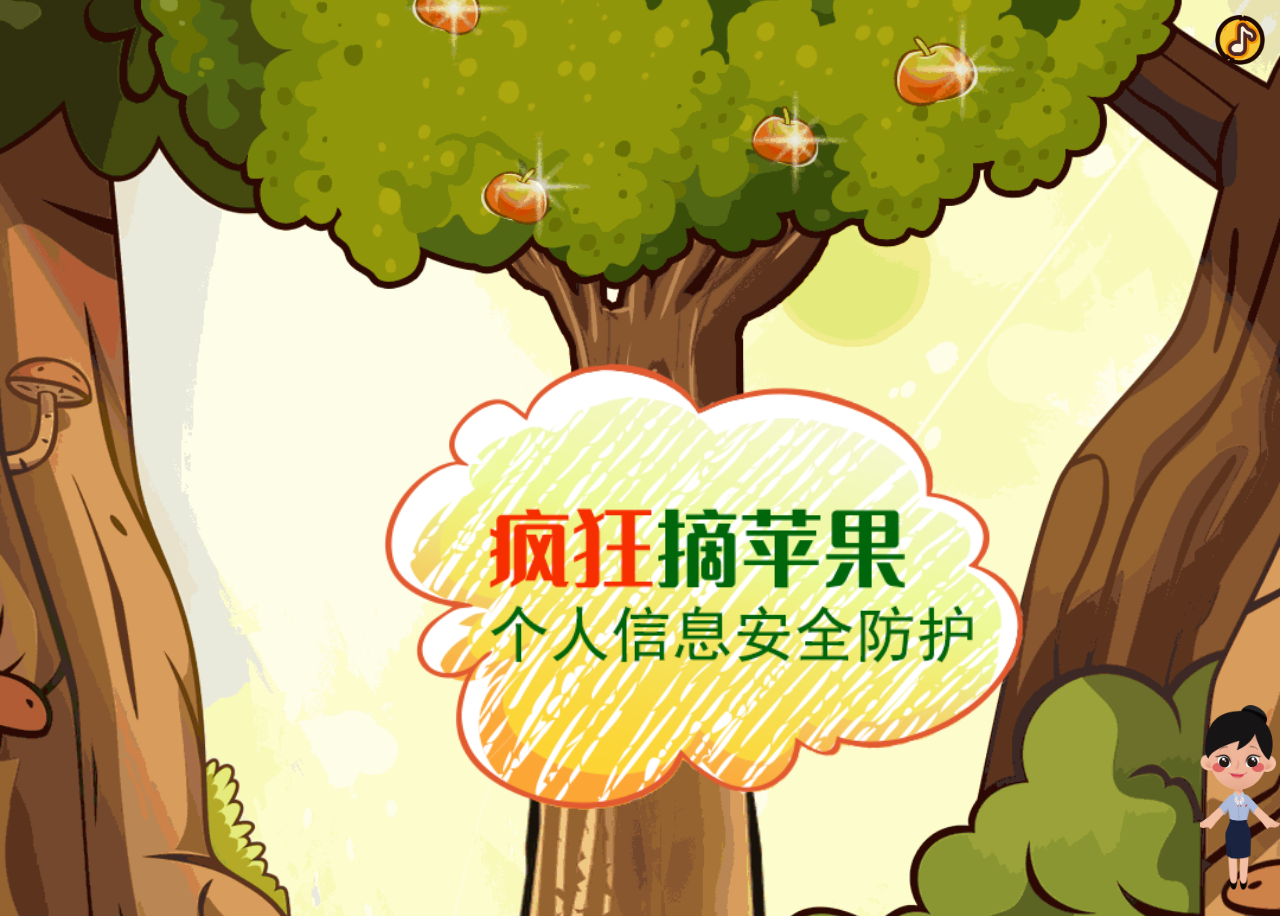
==== index.html @ 376e43a3 "1" ====
<!DOCTYPE html>
<html lang="en">
  <head>
    <meta charset="UTF-8" />
    <title>摘苹果小游戏</title>
    <meta
      content="width=device-width, initial-scale=1.0, maximum-scale=1.0, user-scalable=0;"
      name="viewport"
    />
    <style>
      #mask_shadow {
        display: none;
        opacity: 0;
        position: fixed;
        z-index: 1;
        left: 0;
        top: 0;
        width: 100%;
        height: 100%;
        background-color: rgba(0, 0, 0, 0);
      }
      #popup,
      #popup1,
      #popup2 {
        display: none;
        opacity: 0;
        position: absolute;
        z-index: 2;
        top: 10px;
        width: 100%;
        text-align: center;
      }
    </style>
    <link rel="stylesheet" href="./css/style.css" />
    <link
      rel="stylesheet"
      href="https://cdnjs.cloudflare.com/ajax/libs/animate.css/4.1.1/animate.min.css"
    />
  </head>
  <body class="">
    <div class="container animate__animated animate__bounce"></div>
    <img class="music" src="./img/音乐.png" />

    <div class="btn-wrapper">
      <div class="btn">
        <a href="./playing.html">
          <img
            class="btn-img animate__animated animate__lightSpeedInRight animate__delay-1s"
            src="./img/开始游戏.png"
            alt=""
          />
        </a>
      </div>
      <div class="btn">
        <a href="javascript:void(0);" id="btn1"
          ><img
            class="btn-img animate__animated animate__lightSpeedInLeft animate__delay-1s"
            src="./img/游戏攻略.png"
            alt=""
        /></a>
      </div>
      <div class="btn">
        <a href="javascript:void(0);" id="btn2"
          ><img
            class="btn-img animate__animated animate__lightSpeedInRight animate__delay-2s"
            src="./img/奖品介绍.png"
            alt=""
        /></a>
      </div>
      <div class="btn">
        <a href=""
          ><img
            class="btn-img animate__animated animate__lightSpeedInLeft animate__delay-2s"
            src="./img/退出.png"
            alt=""
        /></a>
      </div>
    </div>
    <img
      class="tip1 animate__animated animate__backInUp animate__delay-2s"
      src="./img/1.png"
      alt=""
    />
    <img class="tip2" id="tip2" src="./img/2.png" alt="" />
    <div id="popup1">
      <img
        class="close"
        src="./img/关闭.png"
        alt=""
        style="width: 50px; float: right; position: absolute; right: 10px"
      />
      <img src="./img/游戏攻略2.png" alt="" style="width: 95%" />
      <p
        style="
          text-align: left;
          font-size: 20px;
          color: #6d271e;
          margin: 65px;
          position: absolute;
          top: 40px;
        "
      >
        疯狂摘苹果是一款针对个人安全知识的活动，通过答题来提升和公安文化gas阿萨德会发生的合
        法士大夫疯狂摘苹果是一款针对个人安全知识的
        活动，通过答题来提升和公安文化gas阿萨德会
        发生的合法士大夫疯狂摘苹果是一款针对个人安
        全知识的活动，通过答题来提升和公安文化gas
        阿萨德会发生的合法士大夫疯狂摘苹果是一款针 对个人安全知识的活动。
      </p>
    </div>
    <div id="popup2">
      <img
        class="close"
        src="./img/关闭.png"
        alt=""
        style="width: 50px; float: right; position: absolute; right: 10px"
      />
      <img src="./img/奖品介绍2.png" alt="" style="width: 95%" />
      <p
        style="
          text-align: left;
          font-size: 20px;
          color: #6d271e;
          margin: 65px;
          position: absolute;
          top: 30px;
        "
      >
        疯狂摘苹果是根据您答关于个人安全防护题目正确数来确定您是否能摘到苹果，答错题可以继续答题，直到答对十道题可摘到苹果。
        题目从题库随机抽取，祝您尽早摘到苹果。
      </p>
    </div>
    <div id="mask_shadow"></div>

    <script src="https://www.jq22.com/jquery/jquery-1.10.2.js"></script>
    <script src="./js/popup.js"></script>
    <script>
      $(function () {
        /**
         ifDrag: 是否拖拽
         dragLimit: 拖拽限制范围
         */
        // $('#popup').popup({}, "#btn");
        $("#popup1").popup({}, "#btn1");
        $("#popup2").popup({}, "#btn2");
        setInterval(() => {
          $("#tip2").addClass(
            "animate__animated animate__rubberBand animate__infinite"
          );
          setTimeout(() => {
            $("#tip2").removeClass("animate__animated animate__rubberBand ");
          }, 1000);
        }, 2500);
      });
    </script>
  </body>
</html>
---- css/style.css ----
* {
  box-sizing: border-box;
  overflow: hidden;
}
body {
  -webkit-font-smoothing: antialiased;
  overflow: hidden;
  padding: 0;
  background-image: url("../img/main-bg.gif");
  background-repeat: no-repeat;
  background-size: cover;
  height: 100vh;
  background-attachment: fixed;
  background-position: 50%;
}
h1,
h2,
h3,
p {
  font-weight: 300;
  margin: 0 0 2.4rem 0;
}
h1,
h2,
h3 {
  line-height: 1.3;
}
a {
  text-decoration: none;
  color: inherit;
  font-weight: 400;
}
/**
 * Material Modal CSS
 */
.modal {
  will-change: visibility, opacity;
  display: -webkit-box;
  display: -ms-flexbox;
  display: flex;
  -webkit-box-align: center;
  -ms-flex-align: center;
  align-items: center;
  -webkit-box-pack: center;
  -ms-flex-pack: center;
  justify-content: center;
  position: fixed;
  top: 0;
  left: 0;
  right: 0;
  bottom: 0;
  overflow-y: auto;
  overflow-x: hidden;
  z-index: 1000;
  visibility: hidden;
  opacity: 0;
  -webkit-transition: all 0.5s cubic-bezier(0.23, 1, 0.32, 1);
  transition: all 0.5s cubic-bezier(0.23, 1, 0.32, 1);
  -webkit-transition-delay: $modal-delay;
  transition-delay: $modal-delay;
}
.modal--active {
  visibility: visible;
  opacity: 1;
}
.modal--align-top {
  -webkit-box-align: start;
  -ms-flex-align: start;
  align-items: flex-start;
}
.modal__bg {
  background: transparent;
}
.modal__dialog {
  max-width: 600px;
  padding: 1.2rem;
}
.modal__content {
  will-change: transform, opacity;
  position: relative;
  padding: 2.4rem;
  background: #ffebee;
  background-clip: padding-box;
  box-shadow: 0 12px 15px 0 rgba(0, 0, 0, 0.25);
  opacity: 0;
  -webkit-transition: all 0.25s cubic-bezier(0.23, 1, 0.32, 1);
  transition: all 0.25s cubic-bezier(0.23, 1, 0.32, 1);
}
.modal__content--active {
  opacity: 1;
}
.modal__close {
  z-index: 1100;
  cursor: pointer;
}
.modal__trigger {
  position: relative;
  display: inline-block;
  padding: 1.2rem 2.4rem;
  color: rgba(0, 0, 0, 0.7);
  line-height: 1;
  cursor: pointer;
  background: #ffebee;
  box-shadow: 0 2px 5px 0 rgba(0, 0, 0, 0.26);
  -webkit-tap-highlight-color: rgba(0, 0, 0, 0);
  -webkit-user-select: none;
  -moz-user-select: none;
  -ms-user-select: none;
  user-select: none;
  -webkit-transition: all 0.5s cubic-bezier(0.23, 1, 0.32, 1);
  transition: all 0.5s cubic-bezier(0.23, 1, 0.32, 1);
}
.modal__trigger--active {
  z-index: 10;
}
.modal__trigger:hover {
  background: #e5d3d6;
}
#modal__temp {
  will-change: transform, opacity;
  position: absolute;
  top: 0;
  left: 0;
  right: 0;
  bottom: 0;
  background: #ffebee;
  -webkit-transform: none;
  transform: none;
  opacity: 1;
  -webkit-transition: opacity 0.1s ease-out,
    -webkit-transform 0.5s cubic-bezier(0.23, 1, 0.32, 1);
  transition: opacity 0.1s ease-out,
    -webkit-transform 0.5s cubic-bezier(0.23, 1, 0.32, 1);
  transition: opacity 0.1s ease-out,
    transform 0.5s cubic-bezier(0.23, 1, 0.32, 1);
  transition: opacity 0.1s ease-out,
    transform 0.5s cubic-bezier(0.23, 1, 0.32, 1),
    -webkit-transform 0.5s cubic-bezier(0.23, 1, 0.32, 1);
}
img {
  max-width: 100%;
}
.demo-btns header {
  padding: 7vh 10vw;
  background: #ffebee;
  display: -webkit-box;
  display: -ms-flexbox;
  display: flex;
  -webkit-box-align: center;
  -ms-flex-align: center;
  align-items: center;
}
.demo-btns header h1 {
  margin: 0;
  color: rgba(0, 0, 0, 0.54);
  font-weight: 300;
}
.demo-btns .info {
  background: #f44336;
  padding: 3vh 10vw;
  height: 70vh;
  display: -webkit-box;
  display: -ms-flexbox;
  display: flex;
  -webkit-box-align: center;
  -ms-flex-align: center;
  align-items: center;
  -webkit-box-pack: center;
  -ms-flex-pack: center;
  justify-content: center;
  -ms-flex-flow: column wrap;
  flex-flow: column wrap;
}
.demo-btns p {
  text-align: center;
  color: #fff;
}
.demo-btns .link {
  font-size: 20px;
}
.demo-btns .modal__trigger {
  margin-right: 3px;
}
@media (max-width: 640px) {
  .demo-btns .modal__trigger {
    margin-bottom: 0.8rem;
  }
}
.demo-close {
  position: absolute;
  top: 0;
  right: 0;
  margin: 1.2rem;
  padding: 0.6rem;
  background: rgba(0, 0, 0, 0.3);
  border-radius: 50%;
  -webkit-transition: all 0.5s cubic-bezier(0.23, 1, 0.32, 1);
  transition: all 0.5s cubic-bezier(0.23, 1, 0.32, 1);
}
.demo-close svg {
  width: 24px;
  fill: #fff;
  pointer-events: none;
  vertical-align: top;
}
.demo-close:hover {
  background: rgba(0, 0, 0, 0.6);
}
.logo {
  position: fixed;
  bottom: 3vh;
  right: 3vw;
  z-index: 2;
}
.logo img {
  width: 45px;
  -webkit-transform: rotate(0);
  transform: rotate(0);
  -webkit-transition: all 0.5s cubic-bezier(0.23, 1, 0.32, 1);
  transition: all 0.5s cubic-bezier(0.23, 1, 0.32, 1);
}
.logo img:hover {
  -webkit-transform: rotate(180deg) scale(1.1);
  transform: rotate(180deg) scale(1.1);
}

.start_btn {
  display: inline-block;
  margin: 0 0.5rem;
  animation: animate__rollIn; /* referring directly to the animation's @keyframe declaration */
  animation-duration: 2s; /* don't forget to set a duration! */
}
.btn {
  margin-top: 10px;
  width: 100%;
}
.btn:active {
  transform: scale(1.2);
}
.btn:hover {
  transform: scale(1.2);
}
.btn-img {
  height: 5vh;
}
.btn-wrapper {
  position: absolute;
  left: 50%;
  top: 60%;
  transform: translate(-50%, -50%);
  text-align: center;
  width: 100vw;
}

.music {
  animation: rotateVbtn 5s linear infinite;
  position: absolute;
  top: 15px;
  right: 15px;
  width: 50px;
}
@-webkit-keyframes rotateVbtn {
  0% {
    -webkit-transform: rotate(0deg);
  }
  50% {
    -webkit-transform: rotate(180deg);
  }
  100% {
    -webkit-transform: rotate(360deg);
  }
}
.tip1 {
  position: absolute;
  bottom: 10px;
  right: 0px;
  width: 80px;
}
.tip2 {
  position: absolute;
  bottom: 10%;
  right: 20%;
  width: 50vw;
}
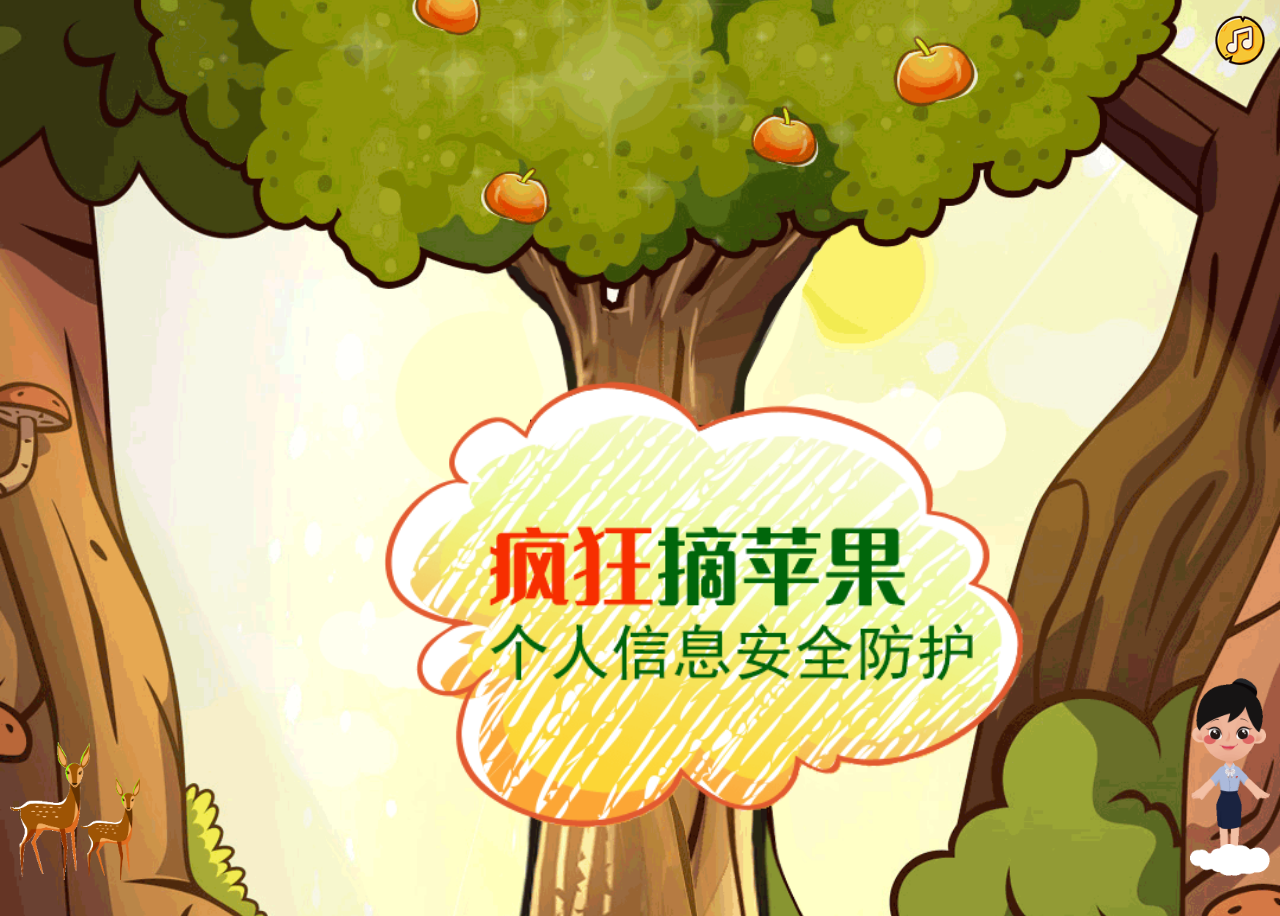
==== commit ab58e403: "其他人发来的最新版本" ====
--- a/index.html
+++ b/index.html
@@ -39,8 +39,13 @@
   </head>
   <body class="">
     <div class="container animate__animated animate__bounce"></div>
-    <img class="music" src="./img/音乐.png" />
-
+    <img class="music" src="./img/音乐.png" id="music" />
+    <audio
+      src="music/OMFG 2 - Pizza(1).mp3"
+      autoplay="autoplay"
+      loop
+      id="audio"
+    ></audio>
     <div class="btn-wrapper">
       <div class="btn">
         <a href="./playing.html">
@@ -51,7 +56,7 @@
           />
         </a>
       </div>
-      <div class="btn">
+      <div class="btn" style="margin-top: -9px;">
         <a href="javascript:void(0);" id="btn1"
           ><img
             class="btn-img animate__animated animate__lightSpeedInLeft animate__delay-1s"
@@ -59,7 +64,7 @@
             alt=""
         /></a>
       </div>
-      <div class="btn">
+      <div class="btn"  style="margin-top: -9px;">
         <a href="javascript:void(0);" id="btn2"
           ><img
             class="btn-img animate__animated animate__lightSpeedInRight animate__delay-2s"
@@ -67,7 +72,7 @@
             alt=""
         /></a>
       </div>
-      <div class="btn">
+      <div class="btn"  style="margin-top: -9px;">
         <a href=""
           ><img
             class="btn-img animate__animated animate__lightSpeedInLeft animate__delay-2s"
@@ -78,9 +83,11 @@
     </div>
     <img
       class="tip1 animate__animated animate__backInUp animate__delay-2s"
-      src="./img/1.png"
+      src="img/xiaoren01.gif"
       alt=""
     />
+    <img src="img/deer1.gif" class="tip3">
+    <img src="img/deer2.png" class="tip4">
     <img class="tip2" id="tip2" src="./img/2.png" alt="" />
     <div id="popup1">
       <img
@@ -94,18 +101,18 @@
         style="
           text-align: left;
           font-size: 20px;
-          color: #6d271e;
+          color: #1e2103;
           margin: 65px;
           position: absolute;
           top: 40px;
+          line-height:30px;
         "
       >
         疯狂摘苹果是一款针对个人安全知识的活动，通过答题来提升和公安文化gas阿萨德会发生的合
         法士大夫疯狂摘苹果是一款针对个人安全知识的
         活动，通过答题来提升和公安文化gas阿萨德会
         发生的合法士大夫疯狂摘苹果是一款针对个人安
-        全知识的活动，通过答题来提升和公安文化gas
-        阿萨德会发生的合法士大夫疯狂摘苹果是一款针 对个人安全知识的活动。
+        全知识的活动，通过答题来提升和公安文化的活动。
       </p>
     </div>
     <div id="popup2">
@@ -120,10 +127,11 @@
         style="
           text-align: left;
           font-size: 20px;
-          color: #6d271e;
+          color: #1e2103;
           margin: 65px;
           position: absolute;
           top: 30px;
+          line-height:30px;
         "
       >
         疯狂摘苹果是根据您答关于个人安全防护题目正确数来确定您是否能摘到苹果，答错题可以继续答题，直到答对十道题可摘到苹果。
@@ -143,6 +151,9 @@
         // $('#popup').popup({}, "#btn");
         $("#popup1").popup({}, "#btn1");
         $("#popup2").popup({}, "#btn2");
+        setTimeout(() => {
+          document.getElementById("audio").play();
+        }, 500);
         setInterval(() => {
           $("#tip2").addClass(
             "animate__animated animate__rubberBand animate__infinite"
@@ -151,6 +162,13 @@
             $("#tip2").removeClass("animate__animated animate__rubberBand ");
           }, 1000);
         }, 2500);
+        document.getElementById("audio").addEventListener("click", () => {
+          if (document.getElementById("audio").paused) {
+            document.getElementById("audio").play();
+          } else {
+            document.getElementById("audio").pause();
+          }
+        });
       });
     </script>
   </body>
--- a/css/style.css
+++ b/css/style.css
@@ -6,7 +6,7 @@
   -webkit-font-smoothing: antialiased;
   overflow: hidden;
   padding: 0;
-  background-image: url("../img/main-bg.gif");
+  background-image: url("../img/tree-g.gif");
   background-repeat: no-repeat;
   background-size: cover;
   height: 100vh;
@@ -231,7 +231,6 @@
   animation-duration: 2s; /* don't forget to set a duration! */
 }
 .btn {
-  margin-top: 10px;
   width: 100%;
 }
 .btn:active {
@@ -241,7 +240,7 @@
   transform: scale(1.2);
 }
 .btn-img {
-  height: 5vh;
+  height: 7vh;
 }
 .btn-wrapper {
   position: absolute;
@@ -272,13 +271,24 @@
 }
 .tip1 {
   position: absolute;
-  bottom: 10px;
-  right: 0px;
+  bottom: 20px;
+  right: 10px;
   width: 80px;
 }
 .tip2 {
   position: absolute;
-  bottom: 10%;
+  bottom: 8%;
   right: 20%;
   width: 50vw;
 }
+.tip3{
+	 position: absolute;
+  bottom: 20px;
+  left: 10px;
+  width: 80px;
+	}
+.tip4{
+	 position: absolute;
+  bottom: 20px;
+  left: 80px;
+  width: 60px;}
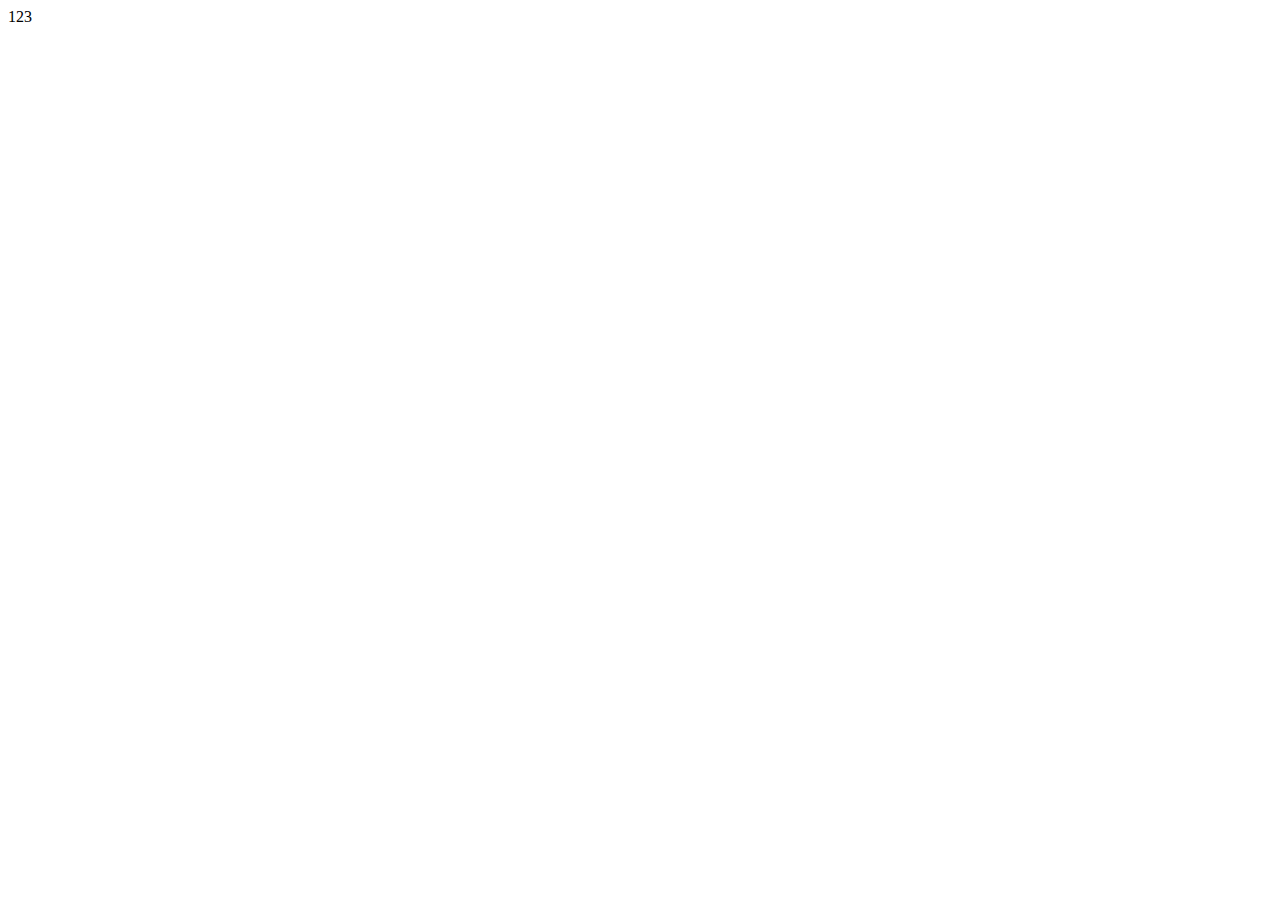
==== commit 3722fb7a: "新增分支删除无用的代码" ====
--- a/index.html
+++ b/index.html
@@ -7,169 +7,14 @@
       content="width=device-width, initial-scale=1.0, maximum-scale=1.0, user-scalable=0;"
       name="viewport"
     />
-    <style>
-      #mask_shadow {
-        display: none;
-        opacity: 0;
-        position: fixed;
-        z-index: 1;
-        left: 0;
-        top: 0;
-        width: 100%;
-        height: 100%;
-        background-color: rgba(0, 0, 0, 0);
-      }
-      #popup,
-      #popup1,
-      #popup2 {
-        display: none;
-        opacity: 0;
-        position: absolute;
-        z-index: 2;
-        top: 10px;
-        width: 100%;
-        text-align: center;
-      }
-    </style>
+
     <link rel="stylesheet" href="./css/style.css" />
     <link
       rel="stylesheet"
       href="https://cdnjs.cloudflare.com/ajax/libs/animate.css/4.1.1/animate.min.css"
     />
   </head>
-  <body class="">
-    <div class="container animate__animated animate__bounce"></div>
-    <img class="music" src="./img/音乐.png" id="music" />
-    <audio
-      src="music/OMFG 2 - Pizza(1).mp3"
-      autoplay="autoplay"
-      loop
-      id="audio"
-    ></audio>
-    <div class="btn-wrapper">
-      <div class="btn">
-        <a href="./playing.html">
-          <img
-            class="btn-img animate__animated animate__lightSpeedInRight animate__delay-1s"
-            src="./img/开始游戏.png"
-            alt=""
-          />
-        </a>
-      </div>
-      <div class="btn" style="margin-top: -9px;">
-        <a href="javascript:void(0);" id="btn1"
-          ><img
-            class="btn-img animate__animated animate__lightSpeedInLeft animate__delay-1s"
-            src="./img/游戏攻略.png"
-            alt=""
-        /></a>
-      </div>
-      <div class="btn"  style="margin-top: -9px;">
-        <a href="javascript:void(0);" id="btn2"
-          ><img
-            class="btn-img animate__animated animate__lightSpeedInRight animate__delay-2s"
-            src="./img/奖品介绍.png"
-            alt=""
-        /></a>
-      </div>
-      <div class="btn"  style="margin-top: -9px;">
-        <a href=""
-          ><img
-            class="btn-img animate__animated animate__lightSpeedInLeft animate__delay-2s"
-            src="./img/退出.png"
-            alt=""
-        /></a>
-      </div>
-    </div>
-    <img
-      class="tip1 animate__animated animate__backInUp animate__delay-2s"
-      src="img/xiaoren01.gif"
-      alt=""
-    />
-    <img src="img/deer1.gif" class="tip3">
-    <img src="img/deer2.png" class="tip4">
-    <img class="tip2" id="tip2" src="./img/2.png" alt="" />
-    <div id="popup1">
-      <img
-        class="close"
-        src="./img/关闭.png"
-        alt=""
-        style="width: 50px; float: right; position: absolute; right: 10px"
-      />
-      <img src="./img/游戏攻略2.png" alt="" style="width: 95%" />
-      <p
-        style="
-          text-align: left;
-          font-size: 20px;
-          color: #1e2103;
-          margin: 65px;
-          position: absolute;
-          top: 40px;
-          line-height:30px;
-        "
-      >
-        疯狂摘苹果是一款针对个人安全知识的活动，通过答题来提升和公安文化gas阿萨德会发生的合
-        法士大夫疯狂摘苹果是一款针对个人安全知识的
-        活动，通过答题来提升和公安文化gas阿萨德会
-        发生的合法士大夫疯狂摘苹果是一款针对个人安
-        全知识的活动，通过答题来提升和公安文化的活动。
-      </p>
-    </div>
-    <div id="popup2">
-      <img
-        class="close"
-        src="./img/关闭.png"
-        alt=""
-        style="width: 50px; float: right; position: absolute; right: 10px"
-      />
-      <img src="./img/奖品介绍2.png" alt="" style="width: 95%" />
-      <p
-        style="
-          text-align: left;
-          font-size: 20px;
-          color: #1e2103;
-          margin: 65px;
-          position: absolute;
-          top: 30px;
-          line-height:30px;
-        "
-      >
-        疯狂摘苹果是根据您答关于个人安全防护题目正确数来确定您是否能摘到苹果，答错题可以继续答题，直到答对十道题可摘到苹果。
-        题目从题库随机抽取，祝您尽早摘到苹果。
-      </p>
-    </div>
-    <div id="mask_shadow"></div>
-
-    <script src="https://www.jq22.com/jquery/jquery-1.10.2.js"></script>
-    <script src="./js/popup.js"></script>
-    <script>
-      $(function () {
-        /**
-         ifDrag: 是否拖拽
-         dragLimit: 拖拽限制范围
-         */
-        // $('#popup').popup({}, "#btn");
-        $("#popup1").popup({}, "#btn1");
-        $("#popup2").popup({}, "#btn2");
-        setTimeout(() => {
-          document.getElementById("audio").play();
-        }, 500);
-        setInterval(() => {
-          $("#tip2").addClass(
-            "animate__animated animate__rubberBand animate__infinite"
-          );
-          setTimeout(() => {
-            $("#tip2").removeClass("animate__animated animate__rubberBand ");
-          }, 1000);
-        }, 2500);
-        document.getElementById("audio").addEventListener("click", () => {
-          if (document.getElementById("audio").paused) {
-            document.getElementById("audio").play();
-          } else {
-            document.getElementById("audio").pause();
-          }
-        });
-      });
-    </script>
+  <body>
+    <div>123</div>
   </body>
 </html>
